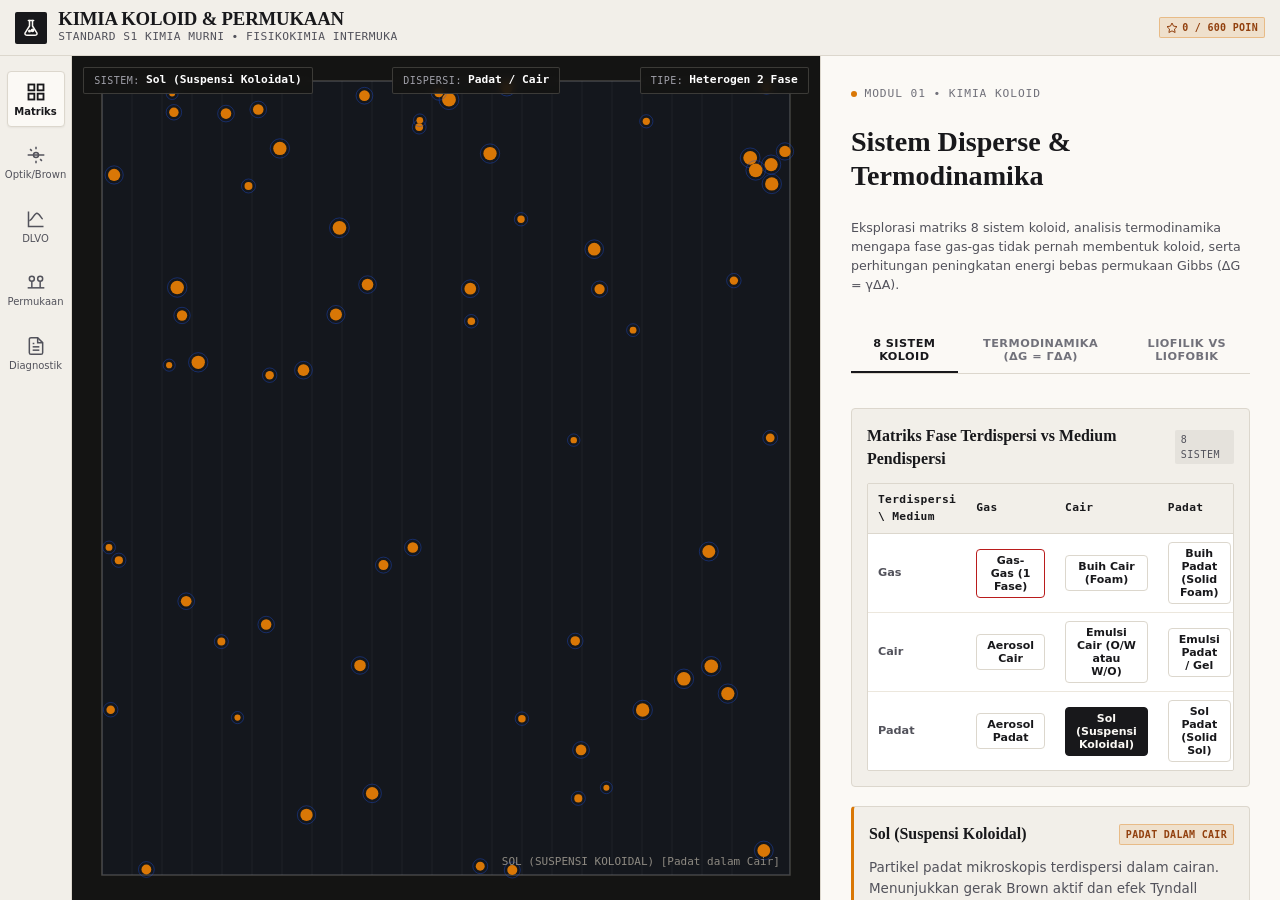
==== index.html @ c127671b "v1.0.0" ====
<!DOCTYPE html>
<html lang="id">
<head>
  <meta charset="UTF-8">
  <meta name="viewport" content="width=device-width, initial-scale=1.0, viewport-fit=cover">
  <meta http-equiv="Content-Security-Policy" content="default-src 'self'; script-src 'self'; style-src 'self' 'unsafe-inline' https://fonts.googleapis.com; font-src 'self' https://fonts.gstatic.com; img-src 'self' data:; connect-src 'self';">
  
  <title>Kimia Koloid & Kimia Permukaan — Laboratorium Fisika S1 Kimia Murni</title>
  <meta name="description" content="Aplikasi edukasi sains interaktif kimia koloid dan kimia permukaan tingkat S1: termodinamika antarmuka, hamburan Rayleigh-Tyndall, difusi Stokes-Einstein, teori DLVO, adsorpsi Gibbs, CMC, dan isoterm Langmuir-BET.">
  <meta name="theme-color" content="#FBF9F5">
  <link rel="manifest" href="manifest.json">

  <!-- Google Fonts: Newsreader (Serif Editorial), Plus Jakarta Sans (UI Body), JetBrains Mono (Sensor HUD) -->
  <link rel="preconnect" href="https://fonts.googleapis.com">
  <link rel="preconnect" href="https://fonts.gstatic.com" crossorigin>
  <link href="https://fonts.googleapis.com/css2?family=JetBrains+Mono:wght@400;500;600;700&family=Newsreader:ital,opsz,wght@0,6..72,400;0,6..72,600;0,6..72,700;1,6..72,400;1,6..72,600&family=Plus+Jakarta+Sans:wght@400;500;600;700&display=swap" rel="stylesheet">

  <!-- Stylesheets -->
  <link rel="stylesheet" href="assets/css/tokens.css">
  <link rel="stylesheet" href="assets/css/layout.css">
  <link rel="stylesheet" href="assets/css/components.css">
</head>
<body>
  <div id="app">
    <!-- Editorial Masthead Header -->
    <header class="editorial-masthead" role="banner">
      <a href="#/matrix" class="masthead-brand" aria-label="Beranda Laboratorium Kimia Koloid">
        <div class="masthead-logo-mark" aria-hidden="true">
          <!-- Monoline Flask & Particle Blueprint Icon -->
          <svg width="18" height="18" viewBox="0 0 24 24" fill="none" stroke="currentColor" stroke-width="2" stroke-linecap="round" stroke-linejoin="round">
            <path d="M10 2v7.31L4.2 18.5A2 2 0 0 0 5.86 21.5h12.28a2 2 0 0 0 1.66-3L14 9.31V2"/>
            <path d="M8.5 2h7"/>
            <circle cx="10" cy="16" r="1" fill="currentColor"/>
            <circle cx="14" cy="15" r="1.5" fill="currentColor"/>
          </svg>
        </div>
        <div class="masthead-titles">
          <span class="masthead-title">KIMIA KOLOID & PERMUKAAN</span>
          <span class="masthead-subtitle">Standard S1 Kimia Murni • Fisikokimia Intermuka</span>
        </div>
      </a>

      <div class="masthead-actions">
        <div id="masthead-score-badge" class="badge badge-amber" title="Progres Studi Kasus Kuantitatif">
          <svg width="12" height="12" viewBox="0 0 24 24" fill="none" stroke="currentColor" stroke-width="2">
            <polygon points="12 2 15.09 8.26 22 9.27 17 14.14 18.18 21.02 12 17.77 5.82 21.02 7 14.14 2 9.27 8.91 8.26 12 2"/>
          </svg>
          <span id="masthead-score-value">0 / 600 Poin</span>
        </div>
      </div>
    </header>

    <!-- Main Application Shell -->
    <div class="app-body">
      <!-- Left Rail Navigation (Tablet & Desktop >= 768px) -->
      <nav class="nav-left-rail" aria-label="Navigasi Utama Desktop">
        <a href="#/matrix" class="nav-rail-item" data-route="#/matrix" title="Matriks Fase & Termodinamika">
          <svg viewBox="0 0 24 24" aria-hidden="true">
            <rect x="3" y="3" width="7" height="7"/>
            <rect x="14" y="3" width="7" height="7"/>
            <rect x="14" y="14" width="7" height="7"/>
            <rect x="3" y="14" width="7" height="7"/>
          </svg>
          <span>Matriks</span>
        </a>

        <a href="#/optics-brownian" class="nav-rail-item" data-route="#/optics-brownian" title="Optik Rayleigh & Gerak Brown">
          <svg viewBox="0 0 24 24" aria-hidden="true">
            <line x1="2" y1="12" x2="22" y2="12"/>
            <circle cx="12" cy="12" r="3"/>
            <path d="M12 2v3"/>
            <path d="M12 19v3"/>
            <path d="m4.93 4.93 2.12 2.12"/>
            <path d="m16.95 16.95 2.12 2.12"/>
          </svg>
          <span>Optik/Brown</span>
        </a>

        <a href="#/dlvo" class="nav-rail-item" data-route="#/dlvo" title="Teori DLVO & Koagulasi">
          <svg viewBox="0 0 24 24" aria-hidden="true">
            <path d="M3 3v18h18"/>
            <path d="M4 14c4-1 6-9 9-9 3 0 5 6 7 7"/>
          </svg>
          <span>DLVO</span>
        </a>

        <a href="#/surface" class="nav-rail-item" data-route="#/surface" title="Kimia Permukaan & Adsorpsi">
          <svg viewBox="0 0 24 24" aria-hidden="true">
            <circle cx="7" cy="8" r="3"/>
            <path d="M7 11v8"/>
            <circle cx="17" cy="8" r="3"/>
            <path d="M17 11v8"/>
            <line x1="2" y1="19" x2="22" y2="19"/>
          </svg>
          <span>Permukaan</span>
        </a>

        <a href="#/cases" class="nav-rail-item" data-route="#/cases" title="Diagnostik Studi Kasus">
          <svg viewBox="0 0 24 24" aria-hidden="true">
            <path d="M14 2H6a2 2 0 0 0-2 2v16a2 2 0 0 0 2 2h12a2 2 0 0 0 2-2V8z"/>
            <polyline points="14 2 14 8 20 8"/>
            <line x1="16" y1="13" x2="8" y2="13"/>
            <line x1="16" y1="17" x2="8" y2="17"/>
            <polyline points="10 9 9 9 8 9"/>
          </svg>
          <span>Diagnostik</span>
        </a>
      </nav>

      <!-- Main Viewport Target Container -->
      <main id="main-content" class="main-view-wrapper" role="main" tabindex="-1">
        <!-- Views are mounted here by the hash router -->
      </main>
    </div>

    <!-- Bottom Navigation Bar (Smartphone < 768px) -->
    <nav class="nav-bottom-bar" aria-label="Navigasi Bawah Seluler">
      <a href="#/matrix" class="nav-bottom-item" data-route="#/matrix">
        <svg viewBox="0 0 24 24" aria-hidden="true">
          <rect x="3" y="3" width="7" height="7"/>
          <rect x="14" y="3" width="7" height="7"/>
          <rect x="14" y="14" width="7" height="7"/>
          <rect x="3" y="14" width="7" height="7"/>
        </svg>
        <span>Matriks</span>
      </a>

      <a href="#/optics-brownian" class="nav-bottom-item" data-route="#/optics-brownian">
        <svg viewBox="0 0 24 24" aria-hidden="true">
          <line x1="2" y1="12" x2="22" y2="12"/>
          <circle cx="12" cy="12" r="3"/>
        </svg>
        <span>Optik</span>
      </a>

      <a href="#/dlvo" class="nav-bottom-item" data-route="#/dlvo">
        <svg viewBox="0 0 24 24" aria-hidden="true">
          <path d="M3 3v18h18"/>
          <path d="M4 14c4-1 6-9 9-9 3 0 5 6 7 7"/>
        </svg>
        <span>DLVO</span>
      </a>

      <a href="#/surface" class="nav-bottom-item" data-route="#/surface">
        <svg viewBox="0 0 24 24" aria-hidden="true">
          <circle cx="7" cy="8" r="3"/>
          <path d="M7 11v8"/>
          <line x1="2" y1="19" x2="22" y2="19"/>
        </svg>
        <span>Permukaan</span>
      </a>

      <a href="#/cases" class="nav-bottom-item" data-route="#/cases">
        <svg viewBox="0 0 24 24" aria-hidden="true">
          <path d="M14 2H6a2 2 0 0 0-2 2v16a2 2 0 0 0 2 2h12a2 2 0 0 0 2-2V8z"/>
          <polyline points="14 2 14 8 20 8"/>
        </svg>
        <span>Kasus</span>
      </a>
    </nav>
  </div>

  <!-- Entry Script -->
  <script type="module" src="src/main.mjs"></script>
</body>
</html>
---- assets/css/tokens.css ----
/* ==========================================================================
   DESIGN TOKENS: TACTILE SCIENTIFIC EDITORIAL PALETTE
   Colloid & Surface Chemistry Laboratory (S1 Kimia Murni)
   ========================================================================== */

:root {
  /* Surface & Background Paper Tones */
  --bg-primary: #FBF9F5;          /* Warm Alabaster - scientific journal paper */
  --bg-surface: #F2EFE9;          /* Crisp Stone - control panels & cards */
  --bg-surface-elevated: #FFFFFF; /* High-contrast editorial white */
  --bg-canvas: #141413;           /* Deep Graphite - optical darkroom & microscope view */
  --bg-canvas-hud: rgba(20, 20, 19, 0.88);

  /* Typography & Ink Colors */
  --text-primary: #18181B;        /* Deep Charcoal ink */
  --text-secondary: #52525B;      /* Muted Slate metadata */
  --text-muted: #71717A;          /* Footnotes and secondary markings */
  --text-inverse: #FBF9F5;        /* Light ink on dark canvas */
  --text-inverse-muted: #A1A1AA;

  /* Line & Border Tokens */
  --border-color: #DCD7CD;
  --border-hairline: 1px solid var(--border-color);
  --border-strong: 1px solid #18181B;
  --border-focus: #18181B;
  --border-subtle: 1px solid rgba(220, 215, 205, 0.6);

  /* Semantic Chemistry Accent Palette */
  --accent-amber: #D97706;        /* Rayleigh-Tyndall & Surface Free Energy */
  --accent-amber-subtle: rgba(217, 119, 6, 0.12);
  --accent-amber-border: rgba(217, 119, 6, 0.35);

  --accent-cobalt: #1D4ED8;       /* Hydrophilic Phase / Gouy-Chapman Diffuse Layer */
  --accent-cobalt-subtle: rgba(29, 78, 216, 0.12);
  --accent-cobalt-border: rgba(29, 78, 216, 0.35);

  --accent-crimson: #B91C1C;      /* Coagulation / Zeta Potential Collapse / van der Waals */
  --accent-crimson-subtle: rgba(185, 28, 28, 0.12);
  --accent-crimson-border: rgba(185, 28, 28, 0.35);

  --accent-teal: #0F766E;         /* Monolayer Adsorption & Surfactant Polar Head */
  --accent-teal-subtle: rgba(15, 118, 110, 0.12);
  --accent-teal-border: rgba(15, 118, 110, 0.35);

  /* Typography Families */
  --font-serif: 'Newsreader', 'Instrument Serif', Georgia, serif;
  --font-sans: 'Plus Jakarta Sans', system-ui, -apple-system, sans-serif;
  --font-mono: 'JetBrains Mono', monospace;

  /* Type Scale */
  --text-xs: 0.75rem;    /* 12px */
  --text-sm: 0.84375rem; /* 13.5px */
  --text-base: 0.9375rem;/* 15px */
  --text-md: 1.0625rem;  /* 17px */
  --text-lg: 1.25rem;    /* 20px */
  --text-xl: 1.5rem;     /* 24px */
  --text-2xl: 1.875rem;  /* 30px */
  --text-3xl: 2.25rem;   /* 36px */

  /* Spacing Scale */
  --space-1: 0.25rem;
  --space-2: 0.5rem;
  --space-3: 0.75rem;
  --space-4: 1rem;
  --space-5: 1.25rem;
  --space-6: 1.5rem;
  --space-8: 2rem;
  --space-10: 2.5rem;
  --space-12: 3rem;

  /* Radii - Subtle & Tactile (No hyper-rounded bubbly shapes) */
  --radius-xs: 2px;
  --radius-sm: 4px;
  --radius-md: 6px;
  --radius-lg: 8px;

  /* Shadows - Minimal print-like shadow */
  --shadow-subtle: 0 1px 2px rgba(24, 24, 27, 0.05);
  --shadow-card: 0 2px 4px rgba(24, 24, 27, 0.06), 0 1px 2px rgba(24, 24, 27, 0.03);
  --shadow-elevated: 0 6px 16px rgba(24, 24, 27, 0.09);

  /* Layout Constants */
  --header-height: 56px;
  --nav-rail-width: 72px;
  --nav-bottom-height: 64px;
  --content-max-width: 1440px;

  /* Transitions */
  --transition-fast: 150ms cubic-bezier(0.16, 1, 0.3, 1);
  --transition-normal: 240ms cubic-bezier(0.16, 1, 0.3, 1);
}
---- assets/css/layout.css ----
/* ==========================================================================
   LAYOUT ARCHITECTURE: MOBILE-FIRST & TABLET SCIENTIFIC STUDIO
   ========================================================================== */

*, *::before, *::after {
  box-sizing: border-box;
  margin: 0;
  padding: 0;
}

html, body {
  width: 100%;
  height: 100%;
  background-color: var(--bg-primary);
  color: var(--text-primary);
  font-family: var(--font-sans);
  font-size: 15px;
  line-height: 1.5;
  -webkit-font-smoothing: antialiased;
  -moz-osx-font-smoothing: grayscale;
  text-rendering: optimizeLegibility;
  overflow-x: hidden;
}

/* App Shell Grid */
#app {
  display: flex;
  flex-direction: column;
  min-height: 100vh;
  min-height: 100dvh;
  position: relative;
}

/* Header Banner - Editorial Masthead */
.editorial-masthead {
  height: var(--header-height);
  background-color: var(--bg-surface);
  border-bottom: var(--border-hairline);
  display: flex;
  align-items: center;
  justify-content: space-between;
  padding: 0 var(--space-4);
  position: sticky;
  top: 0;
  z-index: 100;
}

.masthead-brand {
  display: flex;
  align-items: center;
  gap: var(--space-3);
  text-decoration: none;
  color: inherit;
}

.masthead-logo-mark {
  width: 32px;
  height: 32px;
  display: flex;
  align-items: center;
  justify-content: center;
  background-color: var(--text-primary);
  color: var(--bg-primary);
  border-radius: var(--radius-xs);
  flex-shrink: 0;
}

.masthead-titles {
  display: flex;
  flex-direction: column;
}

.masthead-title {
  font-family: var(--font-serif);
  font-size: var(--text-lg);
  font-weight: 600;
  line-height: 1.1;
  letter-spacing: -0.01em;
}

.masthead-subtitle {
  font-size: var(--text-xs);
  color: var(--text-secondary);
  font-family: var(--font-mono);
  letter-spacing: 0.04em;
  text-transform: uppercase;
}

.masthead-actions {
  display: flex;
  align-items: center;
  gap: var(--space-2);
}

/* Main Container Frame */
.app-body {
  display: flex;
  flex: 1;
  position: relative;
  overflow: hidden;
}

/* Navigation: Mobile Bottom Navigation Bar (< 768px) */
.nav-bottom-bar {
  display: flex;
  position: fixed;
  bottom: 0;
  left: 0;
  right: 0;
  height: var(--nav-bottom-height);
  background-color: var(--bg-surface);
  border-top: var(--border-hairline);
  z-index: 120;
  padding-bottom: env(safe-area-inset-bottom, 0px);
}

.nav-bottom-item {
  flex: 1;
  display: flex;
  flex-direction: column;
  align-items: center;
  justify-content: center;
  gap: 3px;
  color: var(--text-secondary);
  text-decoration: none;
  font-size: 10.5px;
  font-family: var(--font-sans);
  font-weight: 500;
  min-height: 48px;
  min-width: 48px;
  transition: color var(--transition-fast), background-color var(--transition-fast);
  cursor: pointer;
  border: none;
  background: transparent;
  padding: 4px 2px;
}

.nav-bottom-item.active {
  color: var(--text-primary);
  font-weight: 700;
  background-color: rgba(24, 24, 27, 0.04);
}

.nav-bottom-item svg {
  width: 20px;
  height: 20px;
  stroke-width: 1.8;
  stroke: currentColor;
  fill: none;
}

.nav-bottom-item.active svg {
  stroke-width: 2.2;
}

/* Left Rail Navigation (>= 768px) */
.nav-left-rail {
  display: none;
  width: var(--nav-rail-width);
  background-color: var(--bg-surface);
  border-right: var(--border-hairline);
  flex-direction: column;
  align-items: center;
  padding: var(--space-4) 0;
  gap: var(--space-2);
  flex-shrink: 0;
  z-index: 90;
}

.nav-rail-item {
  width: 58px;
  height: 56px;
  display: flex;
  flex-direction: column;
  align-items: center;
  justify-content: center;
  gap: 4px;
  color: var(--text-secondary);
  text-decoration: none;
  font-size: 10px;
  font-family: var(--font-sans);
  font-weight: 500;
  border-radius: var(--radius-sm);
  transition: all var(--transition-fast);
  cursor: pointer;
  border: none;
  background: transparent;
  text-align: center;
  line-height: 1.1;
  padding: 4px;
}

.nav-rail-item:hover {
  color: var(--text-primary);
  background-color: rgba(24, 24, 27, 0.04);
}

.nav-rail-item.active {
  color: var(--text-primary);
  background-color: var(--bg-primary);
  box-shadow: var(--shadow-subtle);
  border: var(--border-hairline);
  font-weight: 700;
}

.nav-rail-item svg {
  width: 20px;
  height: 20px;
  stroke: currentColor;
  stroke-width: 1.8;
  fill: none;
}

.nav-rail-item.active svg {
  stroke-width: 2.2;
}

/* Main Viewport Container */
.main-view-wrapper {
  flex: 1;
  display: flex;
  flex-direction: column;
  min-height: calc(100vh - var(--header-height));
  min-height: calc(100dvh - var(--header-height));
  padding-bottom: var(--nav-bottom-height);
  overflow-y: auto;
  overflow-x: hidden;
}

/* ==========================================================================
   MODULE LAYOUT: SPLIT-VIEW SCIENTIFIC STUDIO
   ========================================================================== */

.scientific-studio {
  display: flex;
  flex-direction: column;
  width: 100%;
  flex: 1;
}

/* Mobile: Sticky Top Interactive Viewport */
.studio-canvas-stage {
  position: sticky;
  top: 0;
  z-index: 50;
  width: 100%;
  height: 44vh;
  min-height: 260px;
  max-height: 460px;
  background-color: var(--bg-canvas);
  position: relative;
  overflow: hidden;
  border-bottom: var(--border-hairline);
  touch-action: none; /* Pointer Events optimized */
}

.canvas-element {
  display: block;
  width: 100%;
  height: 100%;
}

/* HUD Overlay on Canvas */
.canvas-hud {
  position: absolute;
  top: var(--space-3);
  left: var(--space-3);
  right: var(--space-3);
  display: flex;
  flex-wrap: wrap;
  align-items: center;
  justify-content: space-between;
  gap: var(--space-2);
  pointer-events: none;
  z-index: 10;
}

.hud-pill {
  background: var(--bg-canvas-hud);
  border: 1px solid rgba(220, 215, 205, 0.2);
  color: var(--text-inverse);
  padding: 4px 10px;
  border-radius: var(--radius-xs);
  font-family: var(--font-mono);
  font-size: var(--text-xs);
  font-variant-numeric: tabular-nums;
  display: flex;
  align-items: center;
  gap: 6px;
  backdrop-filter: blur(4px);
  pointer-events: auto;
}

.hud-pill .label {
  color: var(--text-inverse-muted);
  text-transform: uppercase;
  font-size: 10px;
  letter-spacing: 0.05em;
}

.hud-pill .val {
  font-weight: 700;
  color: #FFFFFF;
}

.hud-legend {
  position: absolute;
  bottom: var(--space-3);
  left: var(--space-3);
  right: var(--space-3);
  display: flex;
  align-items: center;
  gap: var(--space-3);
  pointer-events: none;
  font-family: var(--font-mono);
  font-size: 11px;
  color: var(--text-inverse-muted);
  overflow-x: auto;
  white-space: nowrap;
}

.hud-legend-item {
  display: flex;
  align-items: center;
  gap: 5px;
  background: rgba(20, 20, 19, 0.7);
  padding: 2px 8px;
  border-radius: var(--radius-xs);
}

.legend-dot {
  width: 8px;
  height: 8px;
  border-radius: 50%;
  display: inline-block;
}

/* Mobile Bottom Sheet / Control Deck */
.studio-control-deck {
  display: flex;
  flex-direction: column;
  background-color: var(--bg-primary);
  padding: var(--space-4);
  gap: var(--space-4);
  flex: 1;
}

/* Desktop & Tablet Breakpoints (>= 768px) */
@media (min-width: 768px) {
  .nav-bottom-bar {
    display: none;
  }

  .nav-left-rail {
    display: flex;
  }

  .main-view-wrapper {
    padding-bottom: 0;
    height: calc(100vh - var(--header-height));
    height: calc(100dvh - var(--header-height));
    overflow: hidden;
  }

  /* 60% Left : 40% Right Split View */
  .scientific-studio {
    flex-direction: row;
    height: 100%;
    overflow: hidden;
  }

  .studio-canvas-stage {
    position: relative;
    top: 0;
    width: 60%;
    height: 100%;
    min-height: auto;
    max-height: none;
    border-bottom: none;
    border-right: var(--border-hairline);
  }

  .studio-control-deck {
    width: 40%;
    height: 100%;
    overflow-y: auto;
    padding: var(--space-6);
    gap: var(--space-5);
  }
}

@media (min-width: 1200px) {
  .studio-canvas-stage {
    width: 62%;
  }
  .studio-control-deck {
    width: 38%;
    padding: var(--space-8);
  }
}
---- assets/css/components.css ----
/* ==========================================================================
   COMPONENTS: TACTILE SCIENTIFIC EDITORIAL CONTROLS & CARDS
   ========================================================================== */

/* Typography & Section Titles */
.section-kicker {
  font-family: var(--font-mono);
  font-size: var(--text-xs);
  letter-spacing: 0.08em;
  text-transform: uppercase;
  color: var(--text-muted);
  display: flex;
  align-items: center;
  gap: var(--space-2);
  margin-bottom: var(--space-1);
}

.section-kicker::before {
  content: '';
  display: inline-block;
  width: 6px;
  height: 6px;
  background-color: var(--accent-amber);
  border-radius: 50%;
}

.section-title {
  font-family: var(--font-serif);
  font-size: var(--text-2xl);
  font-weight: 600;
  line-height: 1.2;
  color: var(--text-primary);
  margin-bottom: var(--space-2);
}

.section-lead {
  font-size: var(--text-sm);
  color: var(--text-secondary);
  line-height: 1.5;
  margin-bottom: var(--space-4);
}

/* Scientific Editorial Cards */
.editorial-card {
  background-color: var(--bg-surface);
  border: var(--border-hairline);
  border-radius: var(--radius-sm);
  padding: var(--space-4);
  display: flex;
  flex-direction: column;
  gap: var(--space-3);
  position: relative;
}

.editorial-card.accent-amber {
  border-left: 3px solid var(--accent-amber);
}

.editorial-card.accent-cobalt {
  border-left: 3px solid var(--accent-cobalt);
}

.editorial-card.accent-crimson {
  border-left: 3px solid var(--accent-crimson);
}

.editorial-card.accent-teal {
  border-left: 3px solid var(--accent-teal);
}

.card-header {
  display: flex;
  align-items: center;
  justify-content: space-between;
  gap: var(--space-2);
}

.card-title {
  font-family: var(--font-serif);
  font-size: var(--text-md);
  font-weight: 600;
  color: var(--text-primary);
}

.card-tag {
  font-family: var(--font-mono);
  font-size: 10px;
  text-transform: uppercase;
  letter-spacing: 0.05em;
  padding: 2px 6px;
  border-radius: var(--radius-xs);
  background: rgba(24, 24, 27, 0.06);
  color: var(--text-secondary);
}

/* Formula Callout Block */
.formula-block {
  background-color: #FFFFFF;
  border: var(--border-hairline);
  border-left: 3px solid var(--text-primary);
  padding: var(--space-3) var(--space-4);
  border-radius: var(--radius-xs);
  margin: var(--space-2) 0;
}

.formula-tex {
  font-family: var(--font-mono);
  font-size: var(--text-sm);
  color: var(--text-primary);
  letter-spacing: 0.02em;
  overflow-x: auto;
  white-space: nowrap;
  padding: 2px 0;
  display: block;
}

.formula-caption {
  font-size: var(--text-xs);
  color: var(--text-muted);
  margin-top: 4px;
}

/* Tactile Sliders & Input Groups */
.control-group {
  display: flex;
  flex-direction: column;
  gap: var(--space-1);
}

.control-label-row {
  display: flex;
  align-items: center;
  justify-content: space-between;
}

.control-label {
  font-size: var(--text-xs);
  font-weight: 600;
  color: var(--text-primary);
  display: flex;
  align-items: center;
  gap: 4px;
}

.control-symbol {
  font-family: var(--font-serif);
  font-style: italic;
  font-weight: 500;
  color: var(--text-secondary);
}

.control-value-readout {
  font-family: var(--font-mono);
  font-size: var(--text-xs);
  font-weight: 600;
  color: var(--text-primary);
  background-color: #FFFFFF;
  border: var(--border-hairline);
  padding: 1px 6px;
  border-radius: var(--radius-xs);
  font-variant-numeric: tabular-nums;
}

/* Custom Range Slider */
.tactile-slider {
  -webkit-appearance: none;
  appearance: none;
  width: 100%;
  height: 6px;
  background: #E2DDD5;
  border-radius: 3px;
  outline: none;
  transition: background var(--transition-fast);
  margin: 8px 0;
  cursor: pointer;
}

.tactile-slider:hover {
  background: #D5CEC4;
}

.tactile-slider::-webkit-slider-thumb {
  -webkit-appearance: none;
  appearance: none;
  width: 20px;
  height: 20px;
  background: #FFFFFF;
  border: 2px solid var(--text-primary);
  border-radius: 50%;
  cursor: grab;
  box-shadow: 0 1px 3px rgba(0,0,0,0.15);
  transition: transform var(--transition-fast), border-color var(--transition-fast);
}

.tactile-slider::-webkit-slider-thumb:hover {
  transform: scale(1.15);
  border-color: var(--accent-cobalt);
}

.tactile-slider::-webkit-slider-thumb:active {
  cursor: grabbing;
  transform: scale(1.1);
  background: var(--text-primary);
}

.tactile-slider::-moz-range-thumb {
  width: 18px;
  height: 18px;
  background: #FFFFFF;
  border: 2px solid var(--text-primary);
  border-radius: 50%;
  cursor: grab;
  box-shadow: 0 1px 3px rgba(0,0,0,0.15);
}

.slider-scale-ticks {
  display: flex;
  justify-content: space-between;
  font-family: var(--font-mono);
  font-size: 10px;
  color: var(--text-muted);
  margin-top: -4px;
}

/* Segmented Control Buttons (Tabs / Toggles) */
.segmented-control {
  display: flex;
  background: #E5E0D7;
  padding: 3px;
  border-radius: var(--radius-sm);
  border: var(--border-hairline);
  gap: 2px;
}

.segmented-btn {
  flex: 1;
  padding: 6px 10px;
  background: transparent;
  border: none;
  border-radius: var(--radius-xs);
  font-size: var(--text-xs);
  font-family: var(--font-sans);
  font-weight: 500;
  color: var(--text-secondary);
  cursor: pointer;
  transition: all var(--transition-fast);
  display: flex;
  align-items: center;
  justify-content: center;
  gap: 4px;
}

.segmented-btn:hover {
  color: var(--text-primary);
}

.segmented-btn.active {
  background: #FFFFFF;
  color: var(--text-primary);
  font-weight: 700;
  box-shadow: var(--shadow-subtle);
}

/* Action Buttons */
.btn {
  display: inline-flex;
  align-items: center;
  justify-content: center;
  gap: var(--space-2);
  padding: 8px 14px;
  font-size: var(--text-sm);
  font-family: var(--font-sans);
  font-weight: 600;
  border-radius: var(--radius-sm);
  cursor: pointer;
  transition: all var(--transition-fast);
  text-decoration: none;
  min-height: 40px;
  border: var(--border-strong);
}

.btn-primary {
  background-color: var(--text-primary);
  color: var(--bg-primary);
  border-color: var(--text-primary);
}

.btn-primary:hover {
  background-color: #27272A;
}

.btn-secondary {
  background-color: #FFFFFF;
  color: var(--text-primary);
  border: var(--border-hairline);
}

.btn-secondary:hover {
  background-color: var(--bg-surface);
  border-color: var(--text-primary);
}

.btn-sm {
  min-height: 32px;
  padding: 4px 10px;
  font-size: var(--text-xs);
}

/* Scientific Stats Grid */
.stat-grid {
  display: grid;
  grid-template-columns: repeat(auto-fit, minmax(130px, 1fr));
  gap: var(--space-2);
}

.stat-box {
  background: #FFFFFF;
  border: var(--border-hairline);
  padding: var(--space-2) var(--space-3);
  border-radius: var(--radius-xs);
  display: flex;
  flex-direction: column;
}

.stat-label {
  font-size: 10px;
  font-family: var(--font-mono);
  color: var(--text-muted);
  text-transform: uppercase;
  letter-spacing: 0.04em;
}

.stat-value {
  font-family: var(--font-mono);
  font-size: var(--text-md);
  font-weight: 700;
  color: var(--text-primary);
  font-variant-numeric: tabular-nums;
  margin-top: 2px;
}

.stat-unit {
  font-size: 10px;
  color: var(--text-secondary);
  font-weight: 400;
  margin-left: 2px;
}

/* Scientific Data Table */
.editorial-table-wrap {
  width: 100%;
  overflow-x: auto;
  border: var(--border-hairline);
  border-radius: var(--radius-xs);
  background: #FFFFFF;
}

.editorial-table {
  width: 100%;
  border-collapse: collapse;
  font-size: var(--text-xs);
  text-align: left;
}

.editorial-table th {
  background-color: var(--bg-surface);
  color: var(--text-primary);
  font-family: var(--font-mono);
  font-weight: 600;
  padding: 8px 10px;
  border-bottom: var(--border-hairline);
  letter-spacing: 0.03em;
}

.editorial-table td {
  padding: 8px 10px;
  border-bottom: 1px solid #ECE7DD;
  color: var(--text-secondary);
}

.editorial-table tr:last-child td {
  border-bottom: none;
}

.editorial-table tr:hover td {
  background-color: #FAF8F4;
}

/* Inline Monoline SVG Icon System */
.chem-icon {
  display: inline-block;
  vertical-align: middle;
  width: 18px;
  height: 18px;
  stroke: currentColor;
  stroke-width: 1.8;
  stroke-linecap: round;
  stroke-linejoin: round;
  fill: none;
  flex-shrink: 0;
}

/* Tab Deck Header */
.tab-deck {
  display: flex;
  border-bottom: var(--border-hairline);
  margin-bottom: var(--space-4);
  gap: var(--space-1);
}

.tab-btn {
  padding: 8px 14px;
  background: transparent;
  border: none;
  border-bottom: 2px solid transparent;
  font-family: var(--font-sans);
  font-size: var(--text-xs);
  font-weight: 600;
  color: var(--text-muted);
  cursor: pointer;
  transition: all var(--transition-fast);
  text-transform: uppercase;
  letter-spacing: 0.04em;
}

.tab-btn:hover {
  color: var(--text-primary);
}

.tab-btn.active {
  color: var(--text-primary);
  border-bottom-color: var(--text-primary);
}

/* Badge System */
.badge {
  display: inline-flex;
  align-items: center;
  gap: 4px;
  padding: 2px 6px;
  border-radius: var(--radius-xs);
  font-size: 10px;
  font-family: var(--font-mono);
  font-weight: 600;
  text-transform: uppercase;
  letter-spacing: 0.03em;
}

.badge-amber {
  background-color: var(--accent-amber-subtle);
  color: #92400E;
  border: 1px solid var(--accent-amber-border);
}

.badge-cobalt {
  background-color: var(--accent-cobalt-subtle);
  color: var(--accent-cobalt);
  border: 1px solid var(--accent-cobalt-border);
}

.badge-crimson {
  background-color: var(--accent-crimson-subtle);
  color: var(--accent-crimson);
  border: 1px solid var(--accent-crimson-border);
}

.badge-teal {
  background-color: var(--accent-teal-subtle);
  color: var(--accent-teal);
  border: 1px solid var(--accent-teal-border);
}

/* Canvas Plot Legend & Axis */
.chart-axis-label {
  font-family: var(--font-mono);
  font-size: 10px;
  fill: #8E8A82;
}

.chart-grid-line {
  stroke: rgba(220, 215, 205, 0.2);
  stroke-dasharray: 2 2;
}
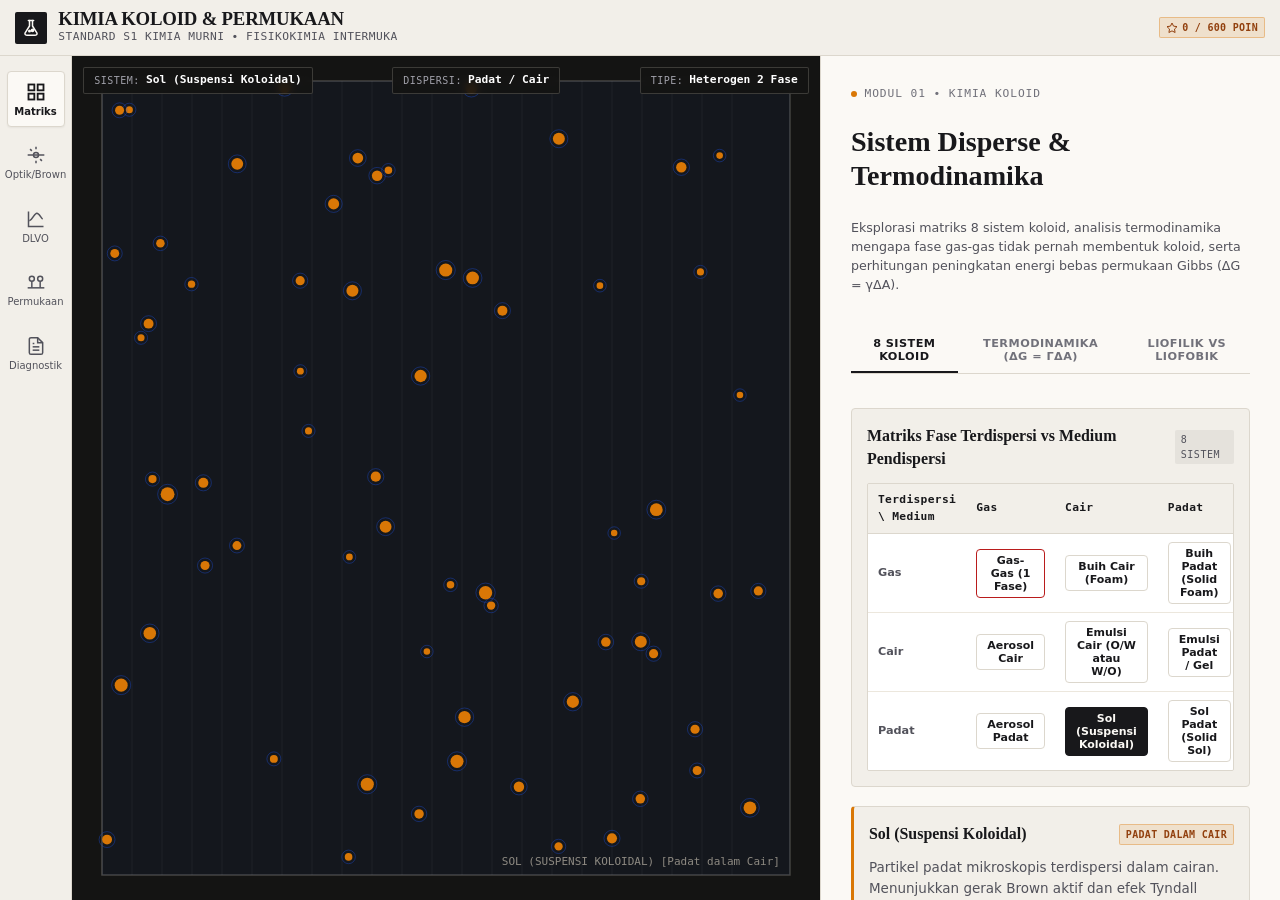
==== commit 936f837f: "feat(pages): tambahkan konfigurasi github pages, workflow, nojekyll, 404, dan favicon" ====
--- a/index.html
+++ b/index.html
@@ -8,6 +8,8 @@
   <title>Kimia Koloid & Kimia Permukaan — Laboratorium Fisika S1 Kimia Murni</title>
   <meta name="description" content="Aplikasi edukasi sains interaktif kimia koloid dan kimia permukaan tingkat S1: termodinamika antarmuka, hamburan Rayleigh-Tyndall, difusi Stokes-Einstein, teori DLVO, adsorpsi Gibbs, CMC, dan isoterm Langmuir-BET.">
   <meta name="theme-color" content="#FBF9F5">
+  <link rel="icon" type="image/svg+xml" href="assets/icons/icon.svg">
+  <link rel="apple-touch-icon" href="assets/icons/icon.svg">
   <link rel="manifest" href="manifest.json">
 
   <!-- Google Fonts: Newsreader (Serif Editorial), Plus Jakarta Sans (UI Body), JetBrains Mono (Sensor HUD) -->
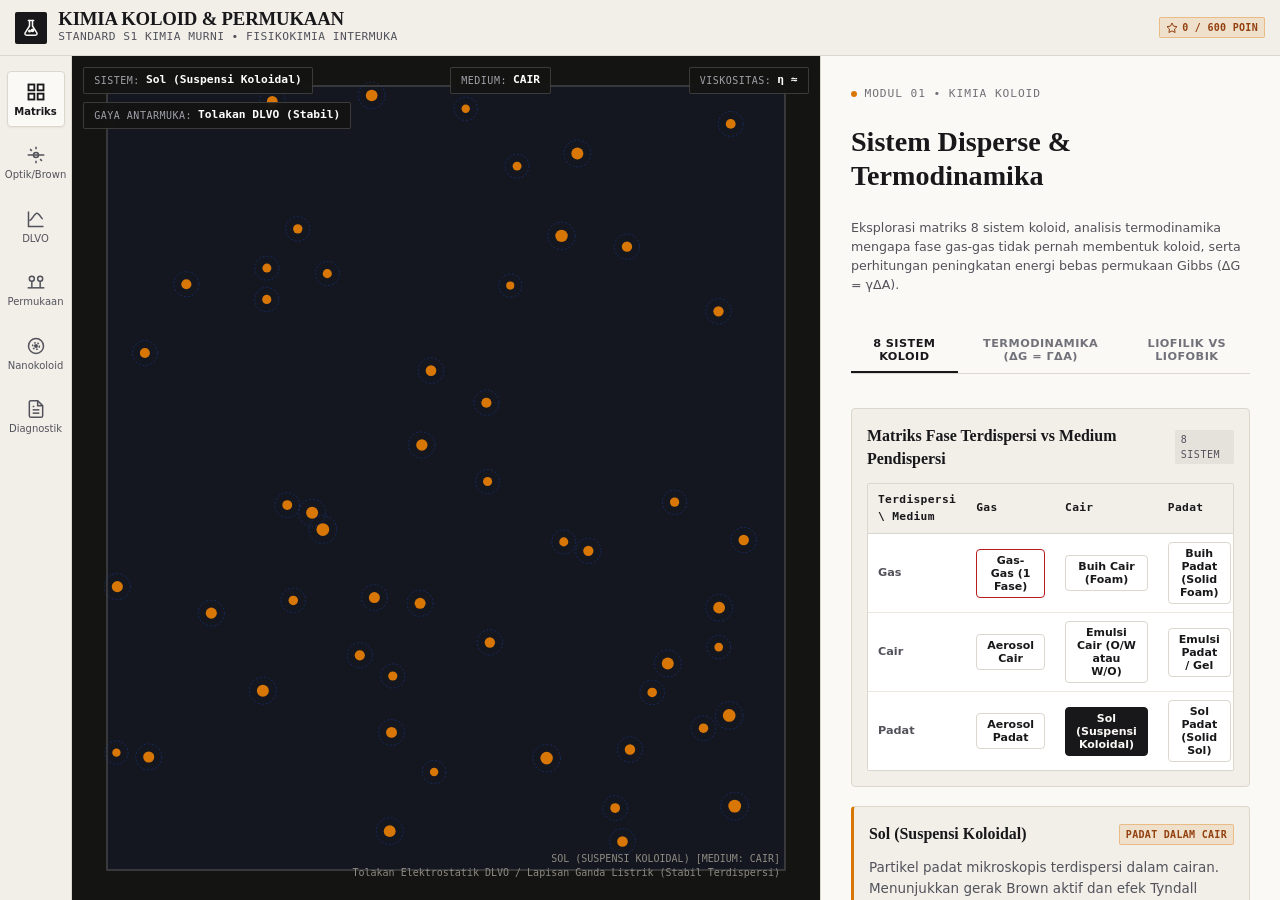
==== commit e77f48c7: "v1.0.3: feat: nanocarriers-feature-update" ====
--- a/index.html
+++ b/index.html
@@ -97,6 +97,15 @@
           <span>Permukaan</span>
         </a>
 
+        <a href="#/nanocarriers" class="nav-rail-item" data-route="#/nanocarriers" title="Nanokoloid (NP vs NE vs NLC & Rekayasa Antarmuka)">
+          <svg viewBox="0 0 24 24" aria-hidden="true">
+            <circle cx="12" cy="12" r="9"/>
+            <circle cx="12" cy="12" r="4" stroke-dasharray="2 2"/>
+            <circle cx="12" cy="12" r="1.5" fill="currentColor"/>
+          </svg>
+          <span>Nanokoloid</span>
+        </a>
+
         <a href="#/cases" class="nav-rail-item" data-route="#/cases" title="Diagnostik Studi Kasus">
           <svg viewBox="0 0 24 24" aria-hidden="true">
             <path d="M14 2H6a2 2 0 0 0-2 2v16a2 2 0 0 0 2 2h12a2 2 0 0 0 2-2V8z"/>
@@ -152,6 +161,14 @@
         <span>Permukaan</span>
       </a>
 
+      <a href="#/nanocarriers" class="nav-bottom-item" data-route="#/nanocarriers">
+        <svg viewBox="0 0 24 24" aria-hidden="true">
+          <circle cx="12" cy="12" r="9"/>
+          <circle cx="12" cy="12" r="4" stroke-dasharray="2 2"/>
+        </svg>
+        <span>Nano</span>
+      </a>
+
       <a href="#/cases" class="nav-bottom-item" data-route="#/cases">
         <svg viewBox="0 0 24 24" aria-hidden="true">
           <path d="M14 2H6a2 2 0 0 0-2 2v16a2 2 0 0 0 2 2h12a2 2 0 0 0 2-2V8z"/>
